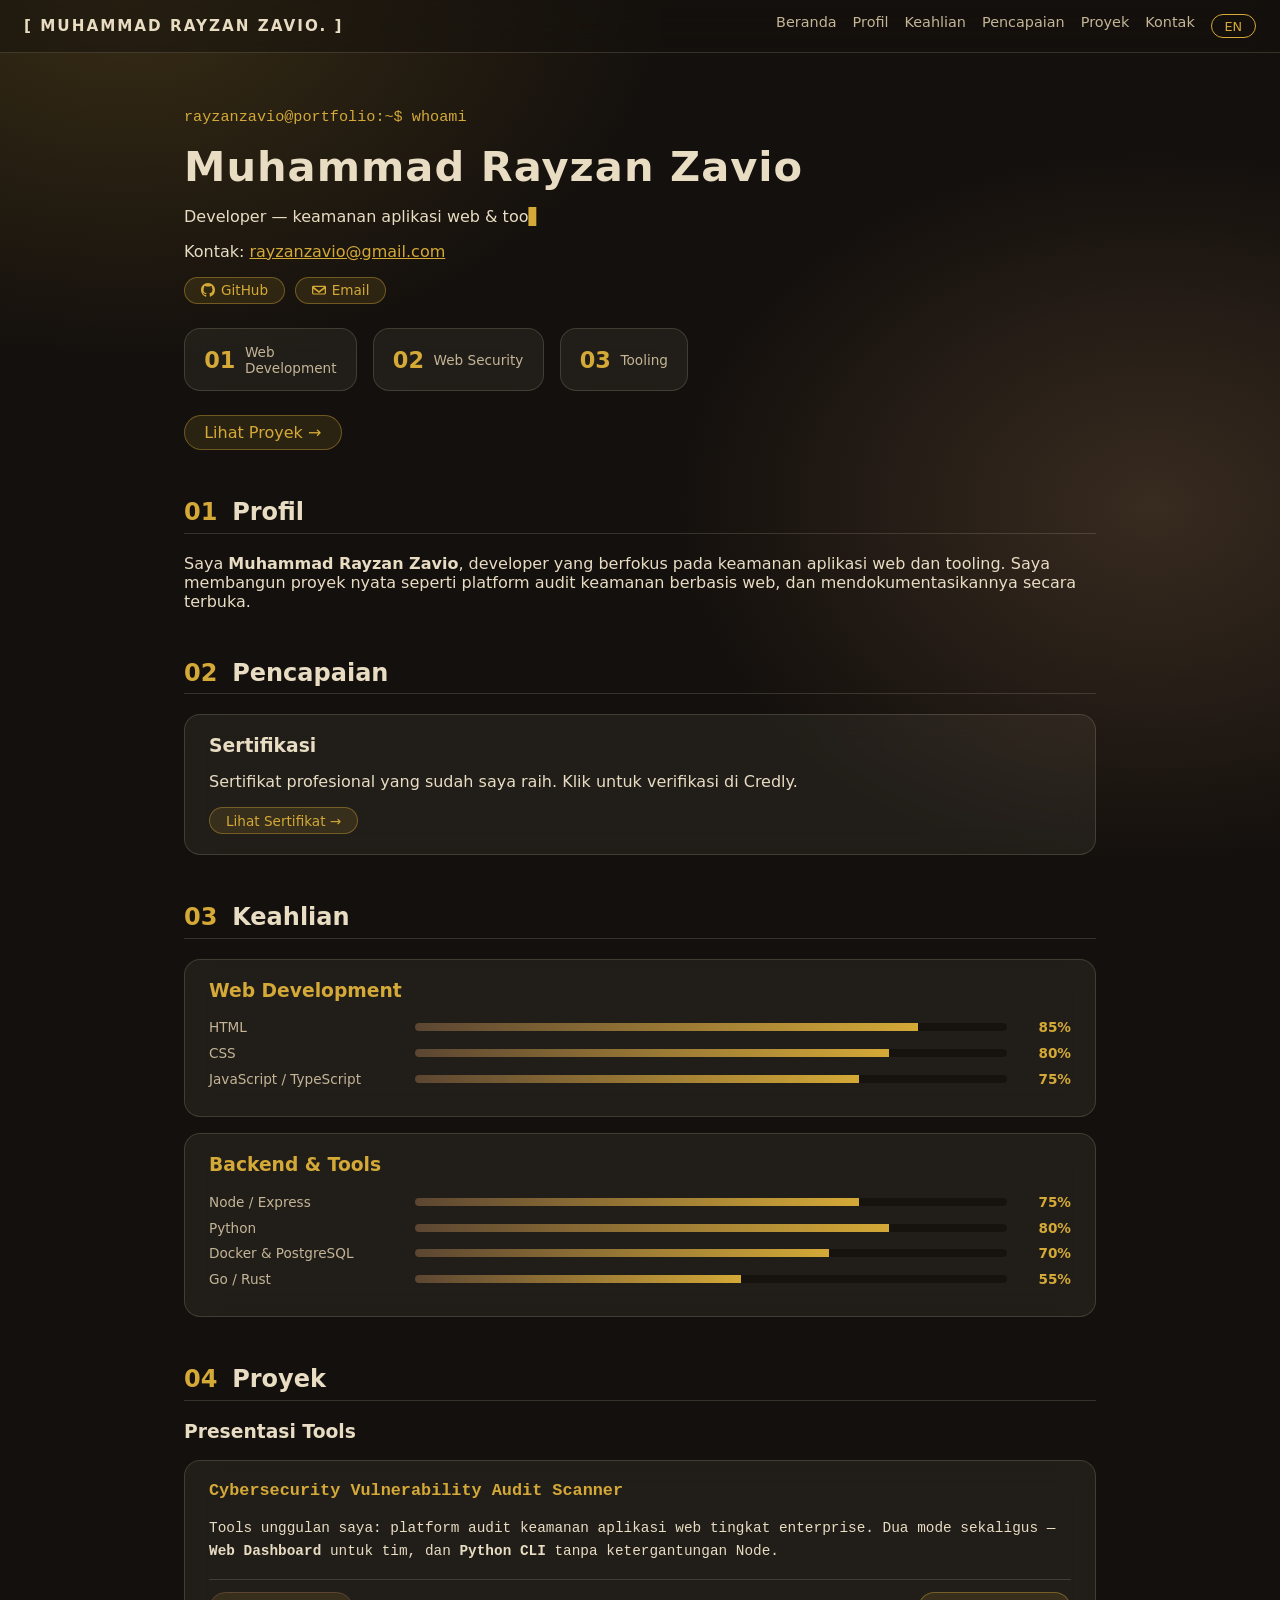
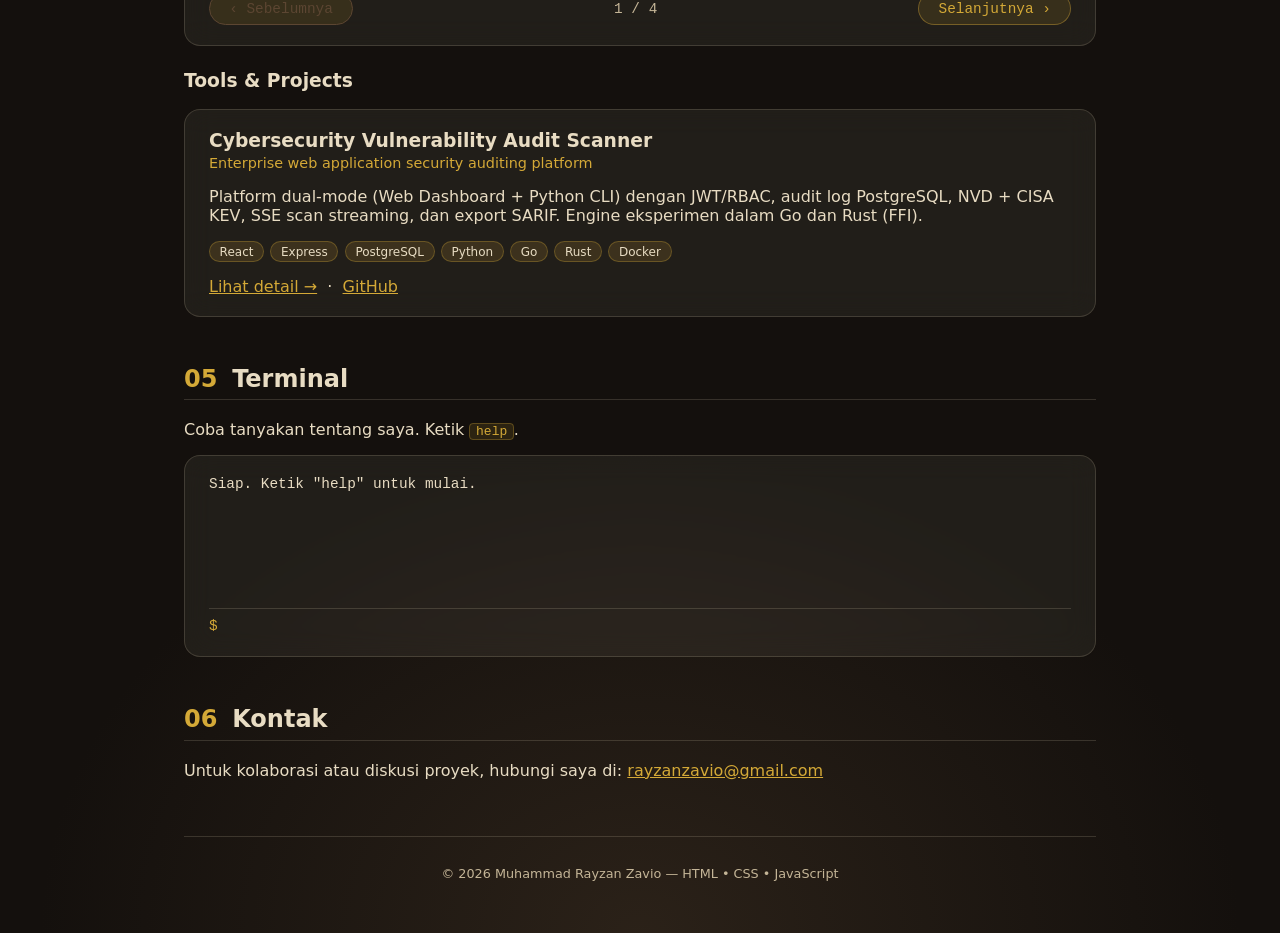
==== index.html @ 0d239412 "Initial commit: personal portfolio" ====
<!DOCTYPE html>
<html lang="id">
<head>
  <meta charset="UTF-8" />
  <meta name="viewport" content="width=device-width, initial-scale=1.0" />
  <title>Portofolio — Muhammad Rayzan Zavio</title>
  <link rel="stylesheet" href="style.css" />
</head>
<body>
  <nav class="navbar">
    <a class="brand" href="#home">[ MUHAMMAD RAYZAN ZAVIO. ]</a>
    <div class="nav-links">
      <a href="#home" data-i18n="nav_home">Beranda</a>
      <a href="#about" data-i18n="nav_about">Profil</a>
      <a href="#skills" data-i18n="nav_skills">Keahlian</a>
      <a href="#achievements" data-i18n="nav_achv">Pencapaian</a>
      <a href="#projects" data-i18n="nav_projects">Proyek</a>
      <a href="#contact" data-i18n="nav_contact">Kontak</a>
      <button id="lang-toggle" type="button" class="lang-btn">EN</button>
    </div>
  </nav>

  <main class="container">
    <header id="home" class="hero">
      <p class="prompt">rayzanzavio@portfolio:~$ whoami</p>
      <h1>Muhammad Rayzan Zavio</h1>
      <p class="tagline"><span id="typed"></span><span class="cursor">▋</span></p>
      <p class="contact-line"><span data-i18n="contact_label">Kontak:</span> <a href="mailto:rayzanzavio@gmail.com">rayzanzavio@gmail.com</a></p>
      <div class="badges">
        <a class="badge" href="https://github.com/rayzanzavio" target="_blank" rel="noreferrer">
          <svg viewBox="0 0 16 16" width="14" height="14" fill="currentColor" style="vertical-align:-2px; margin-right:6px;"><path d="M8 0C3.58 0 0 3.58 0 8c0 3.54 2.29 6.53 5.47 7.59.4.07.55-.17.55-.38 0-.19-.01-.82-.01-1.49-2.01.37-2.53-.49-2.69-.94-.09-.23-.48-.94-.82-1.13-.28-.15-.68-.52-.01-.53.63-.01 1.08.58 1.23.82.72 1.21 1.87.87 2.33.66.07-.52.28-.87.51-1.07-1.78-.2-3.64-.89-3.64-3.95 0-.87.31-1.59.82-2.15-.08-.2-.36-1.02.08-2.12 0 0 .67-.21 2.2.82.64-.18 1.32-.27 2-.27.68 0 1.36.09 2 .27 1.53-1.04 2.2-.82 2.2-.82.44 1.1.16 1.92.08 2.12.51.56.82 1.27.82 2.15 0 3.07-1.87 3.75-3.65 3.95.29.25.54.73.54 1.48 0 1.07-.01 1.93-.01 2.2 0 .21.15.46.55.38A8.012 8.012 0 0 0 16 8c0-4.42-3.58-8-8-8z"/></svg>GitHub
        </a>
        <a class="badge" href="mailto:rayzanzavio@gmail.com">
          <svg viewBox="0 0 16 16" width="14" height="14" fill="currentColor" style="vertical-align:-2px; margin-right:6px;"><path d="M1.5 3h13A1.5 1.5 0 0 1 16 4.5v7a1.5 1.5 0 0 1-1.5 1.5h-13A1.5 1.5 0 0 1 0 11.5v-7A1.5 1.5 0 0 1 1.5 3zm.7 1.5L8 9.06l5.8-4.56H2.2zM14.5 6.44l-6.5 5.1-6.5-5.1v5.06a.5.5 0 0 0 .5.5h12a.5.5 0 0 0 .5-.5V6.44z"/></svg>Email
        </a>
      </div>
      <div class="focus-badges">
        <a href="#skills"><b>01</b><span data-i18n="badge1">Web<br>Development</span></a>
        <a href="#projects"><b>02</b><span data-i18n="badge2">Web Security</span></a>
        <a href="#terminal-section"><b>03</b><span data-i18n="badge3">Tooling</span></a>
      </div>
      <a class="cta" href="#projects" data-i18n="cta_projects">Lihat Proyek →</a>
    </header>

    <section id="about">
      <h2><span class="accent">01</span> <span data-i18n="h_about">Profil</span></h2>
      <p data-i18n="about_p">Saya <b>Muhammad Rayzan Zavio</b>, developer yang berfokus pada keamanan aplikasi web dan tooling. Saya membangun proyek nyata seperti platform audit keamanan berbasis web, dan mendokumentasikannya secara terbuka.</p>
    </section>

    <section id="achievements">
      <h2><span class="accent">02</span> <span data-i18n="h_achv">Pencapaian</span></h2>
      <div class="card">
        <h3 data-i18n="achv_title">Sertifikasi</h3>
        <p data-i18n="achv_desc">Sertifikat profesional yang sudah saya raih. Klik untuk verifikasi di Credly.</p>
        <a class="badge" href="https://www.credly.com/badges/d5cc76fa-aaeb-44bf-a2a5-eb43eb70c152/public_url" target="_blank" rel="noreferrer">Lihat Sertifikat →</a>
      </div>
    </section>

    <section id="skills">
      <h2><span class="accent">03</span> <span data-i18n="h_skills">Keahlian</span></h2>
      <div class="skill-group">
        <h3>Web Development</h3>
        <div class="skill"><span>HTML</span><div class="bar"><i style="width:85%"></i></div><b>85%</b></div>
        <div class="skill"><span>CSS</span><div class="bar"><i style="width:80%"></i></div><b>80%</b></div>
        <div class="skill"><span>JavaScript / TypeScript</span><div class="bar"><i style="width:75%"></i></div><b>75%</b></div>
      </div>
      <div class="skill-group">
        <h3>Backend &amp; Tools</h3>
        <div class="skill"><span>Node / Express</span><div class="bar"><i style="width:75%"></i></div><b>75%</b></div>
        <div class="skill"><span>Python</span><div class="bar"><i style="width:80%"></i></div><b>80%</b></div>
        <div class="skill"><span>Docker &amp; PostgreSQL</span><div class="bar"><i style="width:70%"></i></div><b>70%</b></div>
        <div class="skill"><span>Go / Rust</span><div class="bar"><i style="width:55%"></i></div><b>55%</b></div>
      </div>
    </section>

    <section id="projects">
      <h2><span class="accent">04</span> <span data-i18n="h_projects">Proyek</span></h2>

      <h3 data-i18n="h_presentation">Presentasi Tools</h3>
      <div class="terminal presentation">
        <div id="slide" class="slide"></div>
        <div class="slide-nav">
          <button id="prev" type="button" data-i18n="prev">‹ Sebelumnya</button>
          <span id="counter"></span>
          <button id="next" type="button" data-i18n="next">Selanjutnya ›</button>
        </div>
        <button id="to-projects" type="button" class="cta" hidden data-i18n="to_projects">Lanjutkan Melihat Proyek →</button>
      </div>

      <h3>Tools &amp; Projects</h3>
      <div class="grid" id="project-grid"></div>
    </section>

    <section id="terminal-section">
      <h2><span class="accent">05</span> Terminal</h2>
      <p data-i18n="terminal_p">Coba tanyakan tentang saya. Ketik <code>help</code>.</p>
      <div class="terminal">
        <div id="terminal-output" class="terminal-output"><div>Siap. Ketik "help" untuk mulai.</div></div>
        <form id="terminal-form" class="terminal-form">
          <label for="terminal-input">$</label>
          <input id="terminal-input" type="text" autocomplete="off" />
        </form>
      </div>
    </section>

    <section id="contact">
      <h2><span class="accent">06</span> <span data-i18n="h_contact">Kontak</span></h2>
      <p><span data-i18n="contact_p">Untuk kolaborasi atau diskusi proyek, hubungi saya di:</span>
        <a href="mailto:rayzanzavio@gmail.com">rayzanzavio@gmail.com</a></p>
    </section>

    <footer class="footer">
      <p data-i18n="footer">© 2026 Muhammad Rayzan Zavio — HTML • CSS • JavaScript</p>
    </footer>
  </main>

  <script src="main.js"></script>
</body>
</html>
---- style.css ----
:root {
  --beige: #e8dcc3;
  --beige-dim: #c4b597;
  --brown: #5c4632;
  --brown-deep: #3a2d20;
  --gold: #d4a937;
  --glass: rgba(255, 244, 214, 0.06);
  --glass-border: rgba(232, 220, 195, 0.16);
  --glass-strong: rgba(58, 45, 32, 0.55);
}

* { box-sizing: border-box; }
html { scroll-behavior: smooth; }

body {
  margin: 0;
  min-height: 100vh;
  color: var(--beige);
  font-family: 'Segoe UI', system-ui, sans-serif;
  background:
    radial-gradient(900px 600px at 10% 0%, rgba(212, 169, 55, 0.18), transparent 60%),
    radial-gradient(800px 600px at 90% 20%, rgba(92, 70, 50, 0.5), transparent 60%),
    radial-gradient(1000px 800px at 50% 100%, rgba(58, 45, 32, 0.6), transparent 60%),
    #14100d;
}

/* glassmorphism panels */
.glass, .card, .terminal, .navbar, .skill-group, .focus-badges > a {
  background: var(--glass);
  border: 1px solid var(--glass-border);
  backdrop-filter: blur(14px);
  -webkit-backdrop-filter: blur(14px);
  border-radius: 16px;
}

.container { max-width: 960px; margin: 0 auto; padding: 2.5rem 1.5rem; }

.navbar {
  position: sticky;
  top: 0;
  z-index: 10;
  display: flex;
  justify-content: space-between;
  align-items: center;
  gap: 1rem;
  padding: 0.9rem 1.5rem;
  background: rgba(20, 16, 13, 0.5);
  border-radius: 0;
  border-left: none;
  border-right: none;
  border-top: none;
}

.brand {
  color: var(--beige);
  font-weight: 700;
  letter-spacing: 2px;
  text-decoration: none;
  font-size: 0.95rem;
}

.nav-links { display: flex; gap: 1rem; flex-wrap: wrap; }
.nav-links a { color: var(--beige-dim); text-decoration: none; font-size: 0.9rem; transition: color .2s; }
.nav-links a:hover { color: var(--gold); }

.prompt { color: var(--gold); font-family: 'Courier New', monospace; font-size: 0.95rem; }
.hero h1 { font-size: 2.6rem; margin: 0.25rem 0; letter-spacing: 1px; }
.cursor { color: var(--gold); animation: blink 1s steps(1) infinite; }
@keyframes blink { 50% { opacity: 0; } }

.focus-badges { display: flex; gap: 1rem; margin: 1.5rem 0; flex-wrap: wrap; }
.focus-badges a { text-decoration: none; color: inherit; }
.focus-badges a { padding: 0.9rem 1.2rem; display: flex; gap: 0.6rem; align-items: center; }
.focus-badges a:hover { text-decoration: none; border-color: var(--gold); }
.focus-badges b { color: var(--gold); font-size: 1.4rem; }
.focus-badges span { color: var(--beige-dim); font-size: 0.85rem; }

a { color: var(--gold); }
a:hover { text-decoration: underline; }

h2 { border-bottom: 1px solid var(--glass-border); padding-bottom: 0.4rem; margin-top: 3rem; }
.accent { color: var(--gold); margin-right: 0.4rem; }

.skill-group { padding: 1.25rem 1.5rem; margin-bottom: 1rem; }
.skill-group h3 { color: var(--gold); margin-top: 0; }
.skill { display: flex; align-items: center; gap: 1rem; margin-bottom: 0.6rem; }
.skill span { width: 190px; color: var(--beige-dim); font-size: 0.85rem; }
.skill b { width: 3rem; text-align: right; font-size: 0.85rem; color: var(--gold); }
.bar { flex: 1; height: 8px; background: rgba(0,0,0,0.35); border-radius: 6px; overflow: hidden; }
.bar i { display: block; height: 100%; background: linear-gradient(90deg, var(--brown), var(--gold)); }

.grid { display: grid; gap: 1rem; }
.card { padding: 1.25rem 1.5rem; transition: transform .2s ease, box-shadow .2s ease; }
.card:hover { transform: translateY(-4px); box-shadow: 0 10px 30px rgba(212,169,55,.12); }
.card h3 { margin: 0 0 0.25rem; }
.card .tagline { color: var(--gold); font-size: 0.9rem; margin: 0; }

.stack { display: flex; flex-wrap: wrap; gap: 0.4rem; margin: 0.9rem 0; }
.stack span {
  background: rgba(212, 169, 55, 0.15);
  border: 1px solid rgba(212, 169, 55, 0.3);
  color: var(--beige);
  padding: 0.15rem 0.6rem;
  border-radius: 999px;
  font-size: 0.75rem;
}

.terminal { padding: 1.25rem 1.5rem; margin-bottom: 1.5rem; font-family: 'Courier New', monospace; font-size: 0.9rem; }
.slide h3 { margin-top: 0; color: var(--gold); }
.slide p { line-height: 1.6; }
.slide-nav { display: flex; align-items: center; justify-content: space-between; border-top: 1px solid var(--glass-border); margin-top: 1rem; padding-top: 0.75rem; }
.slide-nav button, .cta {
  background: rgba(212,169,55,0.12);
  color: var(--gold);
  border: 1px solid rgba(212,169,55,0.4);
  border-radius: 999px;
  padding: 0.45rem 1.2rem;
  font: inherit;
  cursor: pointer;
  transition: background .2s, color .2s, transform .2s;
  display: inline-block;
  text-decoration: none;
}
.slide-nav button:hover:not(:disabled), .cta:hover { background: var(--gold); color: #14100d; transform: translateY(-1px); }
.slide-nav button:disabled { border-color: var(--brown); color: var(--brown); cursor: default; }
#to-projects { margin: 1rem auto 0; }
#to-projects[hidden] { display: none; }
.slide-nav span { color: var(--beige-dim); }

.terminal-output { min-height: 120px; max-height: 260px; overflow-y: auto; white-space: pre-wrap; }
.terminal-output .cmd { color: var(--gold); }
.terminal-output .err { color: #c97b63; }
.terminal-form { display: flex; gap: 0.5rem; border-top: 1px solid var(--glass-border); margin-top: 0.75rem; padding-top: 0.6rem; }
.terminal-form label { color: var(--gold); }
.terminal-form input { flex: 1; background: transparent; border: none; outline: none; color: var(--beige); font: inherit; }

code { background: rgba(212,169,55,0.12); border: 1px solid rgba(212,169,55,0.3); padding: 0 0.35rem; border-radius: 4px; color: var(--gold); }

.badges { display: flex; gap: 0.6rem; margin: 0.5rem 0 1rem; }
.badge {
  border: 1px solid rgba(212,169,55,0.4);
  background: rgba(212,169,55,0.12);
  color: var(--gold);
  padding: 0.3rem 1rem;
  border-radius: 999px;
  text-decoration: none;
  font-size: 0.85rem;
  transition: background .2s, color .2s;
  display: inline-flex;
  align-items: center;
}
.badge:hover { background: var(--gold); color: #14100d; text-decoration: none; }

.lang-btn {
  background: transparent;
  border: 1px solid var(--gold);
  color: var(--gold);
  border-radius: 999px;
  padding: 0.2rem 0.8rem;
  font: inherit;
  font-size: 0.8rem;
  cursor: pointer;
}
.lang-btn:hover { background: var(--gold); color: #14100d; }

.footer { margin-top: 3.5rem; padding-top: 1rem; border-top: 1px solid var(--glass-border); color: var(--beige-dim); font-size: 0.8rem; text-align: center; }
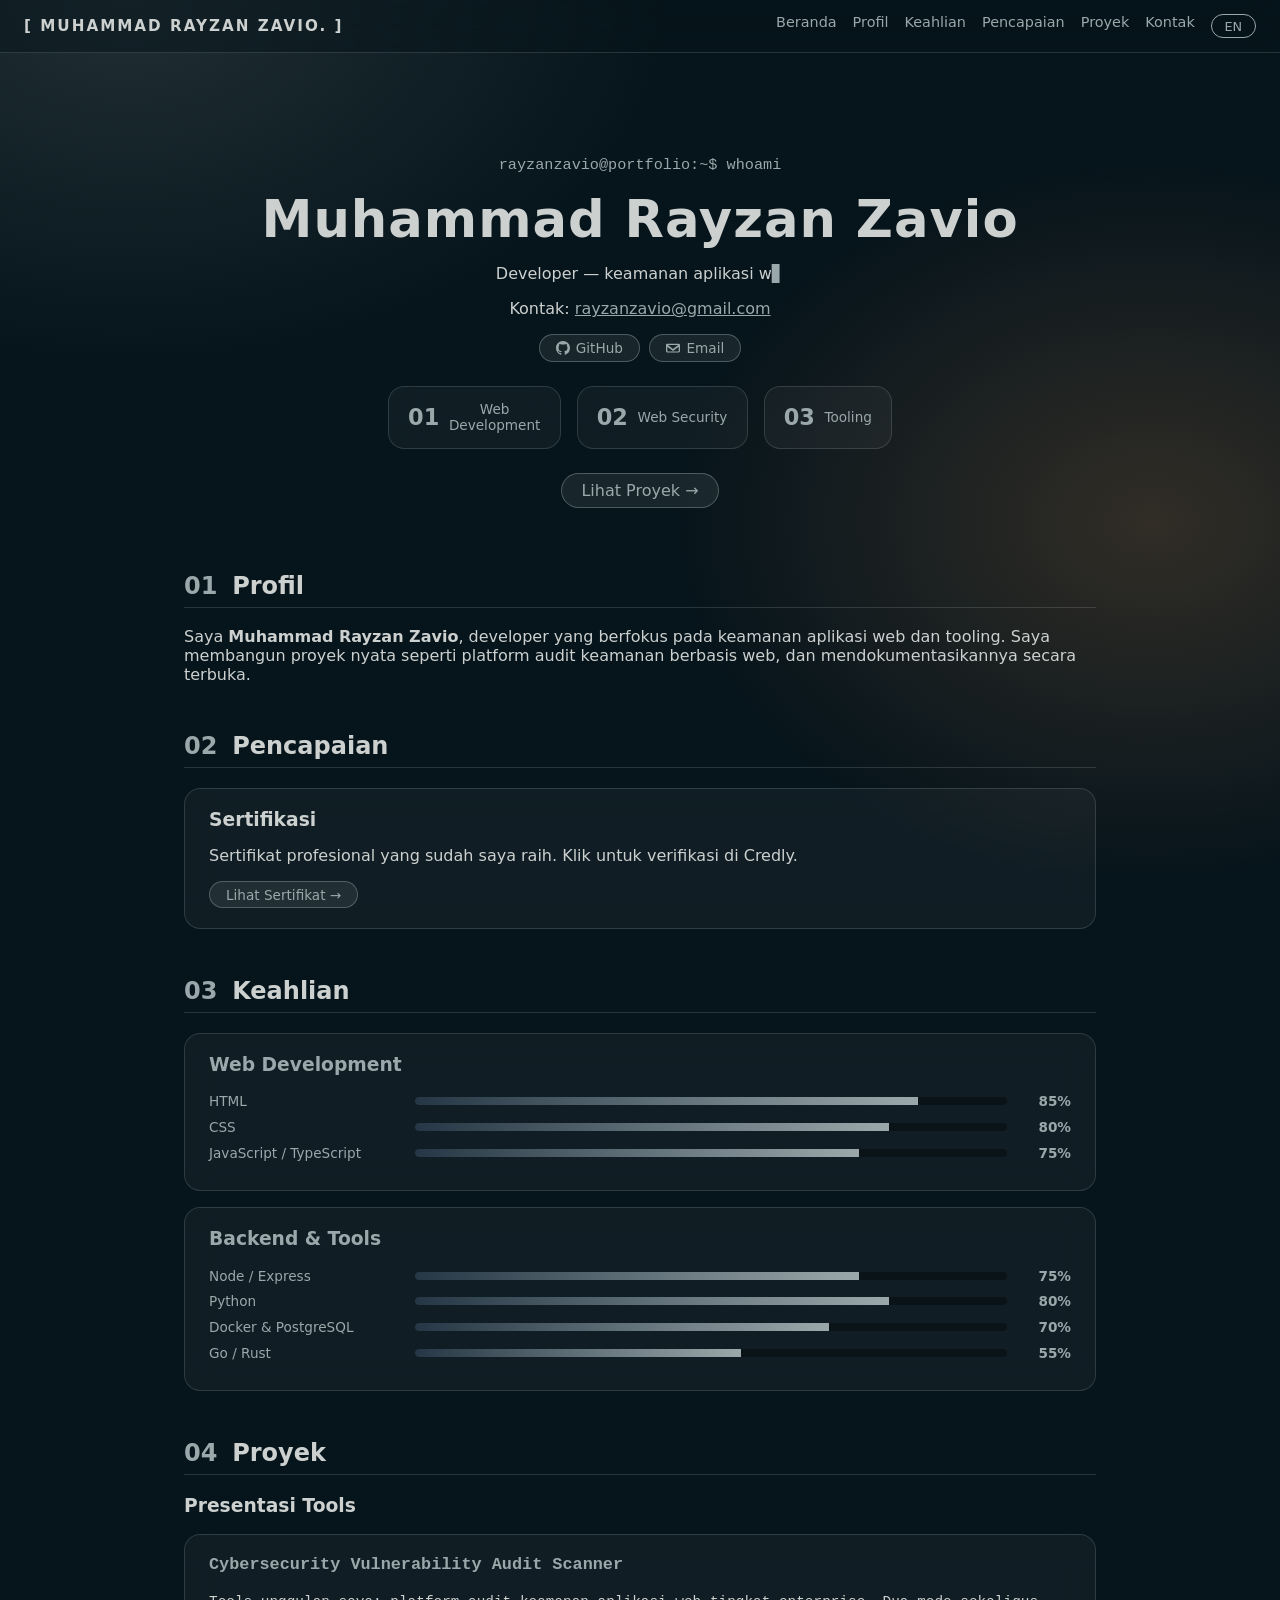
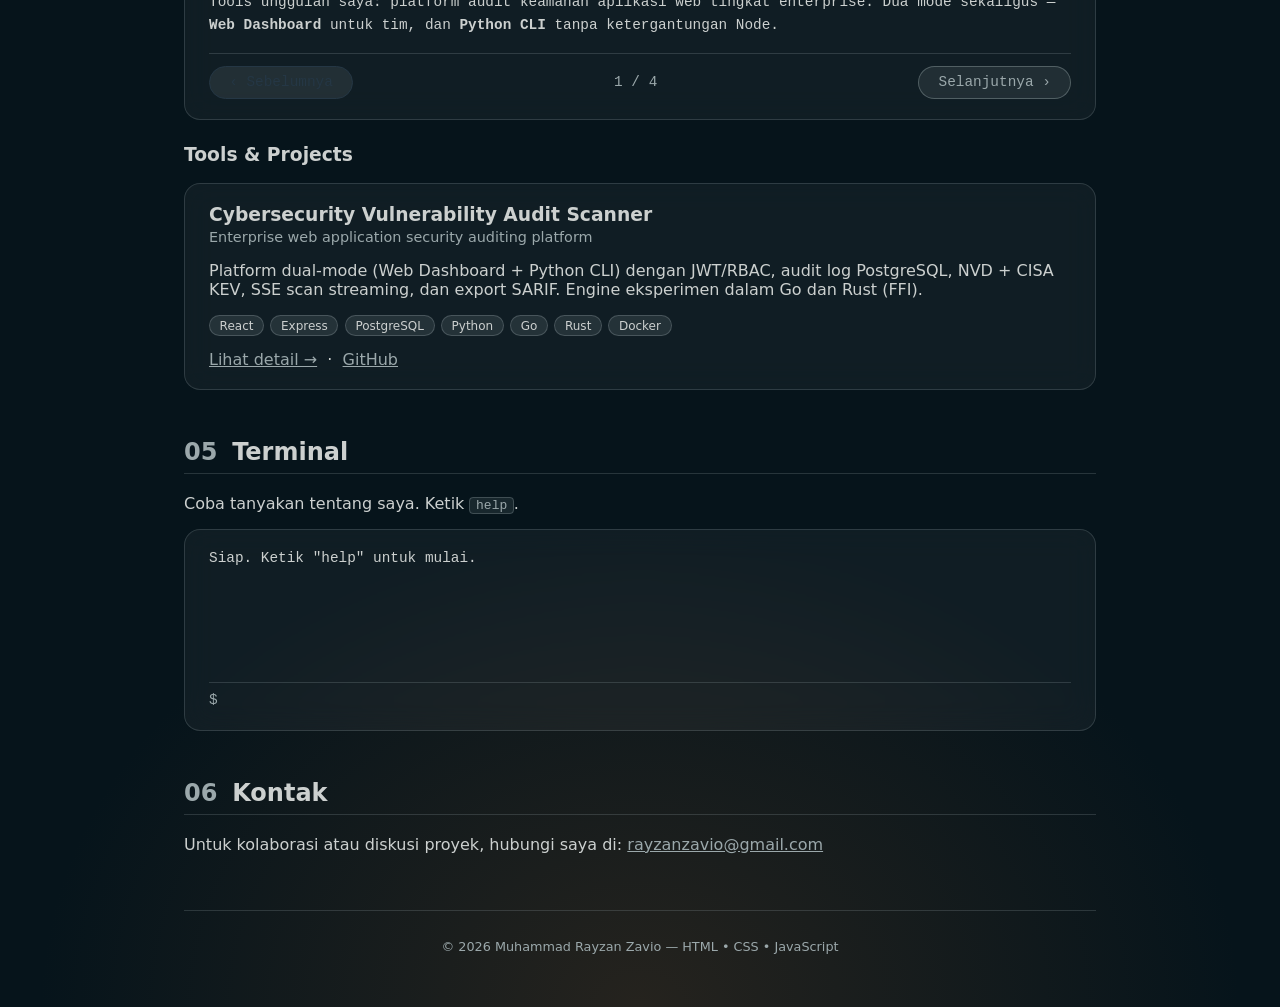
==== commit 83057ed4: "feat: add loading animation, switch to blue-gray palette" ====
--- a/index.html
+++ b/index.html
@@ -7,6 +7,14 @@
   <link rel="stylesheet" href="style.css" />
 </head>
 <body>
+  <div id="loader">
+    <div class="loader-inner">
+      <p class="loader-title">INITIALIZING SYSTEM</p>
+      <div class="loader-bar"><i id="loader-bar"></i></div>
+      <p class="loader-pct"><span id="loader-pct">0</span>%</p>
+    </div>
+  </div>
+
   <nav class="navbar">
     <a class="brand" href="#home">[ MUHAMMAD RAYZAN ZAVIO. ]</a>
     <div class="nav-links">
--- a/style.css
+++ b/style.css
@@ -1,12 +1,14 @@
 :root {
-  --beige: #e8dcc3;
-  --beige-dim: #c4b597;
-  --brown: #5c4632;
-  --brown-deep: #3a2d20;
-  --gold: #d4a937;
-  --glass: rgba(255, 244, 214, 0.06);
-  --glass-border: rgba(232, 220, 195, 0.16);
-  --glass-strong: rgba(58, 45, 32, 0.55);
+  --bg: #06141B;
+  --panel: #11212D;
+  --panel2: #253745;
+  --beige: #CCD0CF;
+  --beige-dim: #9BA8AB;
+  --brown: #253745;
+  --brown-deep: #11212D;
+  --gold: #9BA8AB;
+  --glass: rgba(204, 208, 207, 0.05);
+  --glass-border: rgba(155, 168, 171, 0.22);
 }
 
 * { box-sizing: border-box; }
@@ -18,10 +20,10 @@
   color: var(--beige);
   font-family: 'Segoe UI', system-ui, sans-serif;
   background:
-    radial-gradient(900px 600px at 10% 0%, rgba(212, 169, 55, 0.18), transparent 60%),
+    radial-gradient(900px 600px at 10% 0%, rgba(155, 168, 171, 0.18), transparent 60%),
     radial-gradient(800px 600px at 90% 20%, rgba(92, 70, 50, 0.5), transparent 60%),
     radial-gradient(1000px 800px at 50% 100%, rgba(58, 45, 32, 0.6), transparent 60%),
-    #14100d;
+    #06141B;
 }
 
 /* glassmorphism panels */
@@ -44,7 +46,7 @@
   align-items: center;
   gap: 1rem;
   padding: 0.9rem 1.5rem;
-  background: rgba(20, 16, 13, 0.5);
+  background: rgba(6, 20, 27, 0.5);
   border-radius: 0;
   border-left: none;
   border-right: none;
@@ -91,14 +93,21 @@
 
 .grid { display: grid; gap: 1rem; }
 .card { padding: 1.25rem 1.5rem; transition: transform .2s ease, box-shadow .2s ease; }
-.card:hover { transform: translateY(-4px); box-shadow: 0 10px 30px rgba(212,169,55,.12); }
+.card:hover { transform: translateY(-4px); box-shadow: 0 10px 30px rgba(155, 168, 171,.12); }
+.hero { text-align: center; padding: 3rem 0 1rem; }
+.hero h1 { font-size: clamp(2rem, 6vw, 3.2rem); line-height: 1.15; }
+.prompt { text-align: center; }
+.focus-badges { justify-content: center; }
+.badges { justify-content: center; flex-wrap: wrap; }
+.cta { display: inline-block; }
+
 .card h3 { margin: 0 0 0.25rem; }
 .card .tagline { color: var(--gold); font-size: 0.9rem; margin: 0; }
 
 .stack { display: flex; flex-wrap: wrap; gap: 0.4rem; margin: 0.9rem 0; }
 .stack span {
-  background: rgba(212, 169, 55, 0.15);
-  border: 1px solid rgba(212, 169, 55, 0.3);
+  background: rgba(155, 168, 171, 0.15);
+  border: 1px solid rgba(155, 168, 171, 0.3);
   color: var(--beige);
   padding: 0.15rem 0.6rem;
   border-radius: 999px;
@@ -110,9 +119,9 @@
 .slide p { line-height: 1.6; }
 .slide-nav { display: flex; align-items: center; justify-content: space-between; border-top: 1px solid var(--glass-border); margin-top: 1rem; padding-top: 0.75rem; }
 .slide-nav button, .cta {
-  background: rgba(212,169,55,0.12);
+  background: rgba(155, 168, 171,0.12);
   color: var(--gold);
-  border: 1px solid rgba(212,169,55,0.4);
+  border: 1px solid rgba(155, 168, 171,0.4);
   border-radius: 999px;
   padding: 0.45rem 1.2rem;
   font: inherit;
@@ -121,7 +130,7 @@
   display: inline-block;
   text-decoration: none;
 }
-.slide-nav button:hover:not(:disabled), .cta:hover { background: var(--gold); color: #14100d; transform: translateY(-1px); }
+.slide-nav button:hover:not(:disabled), .cta:hover { background: var(--gold); color: #06141B; transform: translateY(-1px); }
 .slide-nav button:disabled { border-color: var(--brown); color: var(--brown); cursor: default; }
 #to-projects { margin: 1rem auto 0; }
 #to-projects[hidden] { display: none; }
@@ -134,12 +143,12 @@
 .terminal-form label { color: var(--gold); }
 .terminal-form input { flex: 1; background: transparent; border: none; outline: none; color: var(--beige); font: inherit; }
 
-code { background: rgba(212,169,55,0.12); border: 1px solid rgba(212,169,55,0.3); padding: 0 0.35rem; border-radius: 4px; color: var(--gold); }
+code { background: rgba(155, 168, 171,0.12); border: 1px solid rgba(155, 168, 171,0.3); padding: 0 0.35rem; border-radius: 4px; color: var(--gold); }
 
 .badges { display: flex; gap: 0.6rem; margin: 0.5rem 0 1rem; }
 .badge {
-  border: 1px solid rgba(212,169,55,0.4);
-  background: rgba(212,169,55,0.12);
+  border: 1px solid rgba(155, 168, 171,0.4);
+  background: rgba(155, 168, 171,0.12);
   color: var(--gold);
   padding: 0.3rem 1rem;
   border-radius: 999px;
@@ -149,7 +158,7 @@
   display: inline-flex;
   align-items: center;
 }
-.badge:hover { background: var(--gold); color: #14100d; text-decoration: none; }
+.badge:hover { background: var(--gold); color: #06141B; text-decoration: none; }
 
 .lang-btn {
   background: transparent;
@@ -161,6 +170,58 @@
   font-size: 0.8rem;
   cursor: pointer;
 }
-.lang-btn:hover { background: var(--gold); color: #14100d; }
+.lang-btn:hover { background: var(--gold); color: #06141B; }
 
 .footer { margin-top: 3.5rem; padding-top: 1rem; border-top: 1px solid var(--glass-border); color: var(--beige-dim); font-size: 0.8rem; text-align: center; }
+
+/* ---------- Loading animation ---------- */
+#loader {
+  position: fixed;
+  inset: 0;
+  z-index: 100;
+  background: #06141B;
+  display: flex;
+  align-items: center;
+  justify-content: center;
+  transition: opacity 0.6s ease;
+}
+#loader.done { opacity: 0; pointer-events: none; }
+.loader-inner { text-align: center; }
+.loader-title {
+  font-family: 'Courier New', monospace;
+  letter-spacing: 4px;
+  color: #9BA8AB;
+  margin-bottom: 1rem;
+}
+.loader-bar {
+  width: 240px;
+  max-width: 70vw;
+  height: 4px;
+  background: #11212D;
+  border-radius: 4px;
+  overflow: hidden;
+  margin: 0 auto;
+}
+.loader-bar i {
+  display: block;
+  height: 100%;
+  width: 0%;
+  background: linear-gradient(90deg, #253745, #9BA8AB);
+  transition: width 0.1s linear;
+}
+.loader-pct { color: #CCD0CF; font-family: 'Courier New', monospace; margin-top: 0.75rem; }
+
+/* ---------- Mobile-friendly ---------- */
+@media (max-width: 640px) {
+  .container { padding: 1.5rem 1rem; }
+  .navbar { flex-wrap: wrap; justify-content: center; gap: 0.5rem 1rem; }
+  .nav-links { justify-content: center; gap: 0.7rem; }
+  .nav-links a { font-size: 0.8rem; }
+  .skill span { width: 100%; }
+  .skill { flex-wrap: wrap; gap: 0.35rem; }
+  .skill b { width: auto; margin-left: auto; }
+  .focus-badges div, .focus-badges a { padding: 0.6rem 0.9rem; }
+  .slide-nav { flex-wrap: wrap; gap: 0.5rem; justify-content: center; }
+  .terminal { font-size: 0.8rem; padding: 1rem; }
+  h2 { font-size: 1.3rem; }
+}
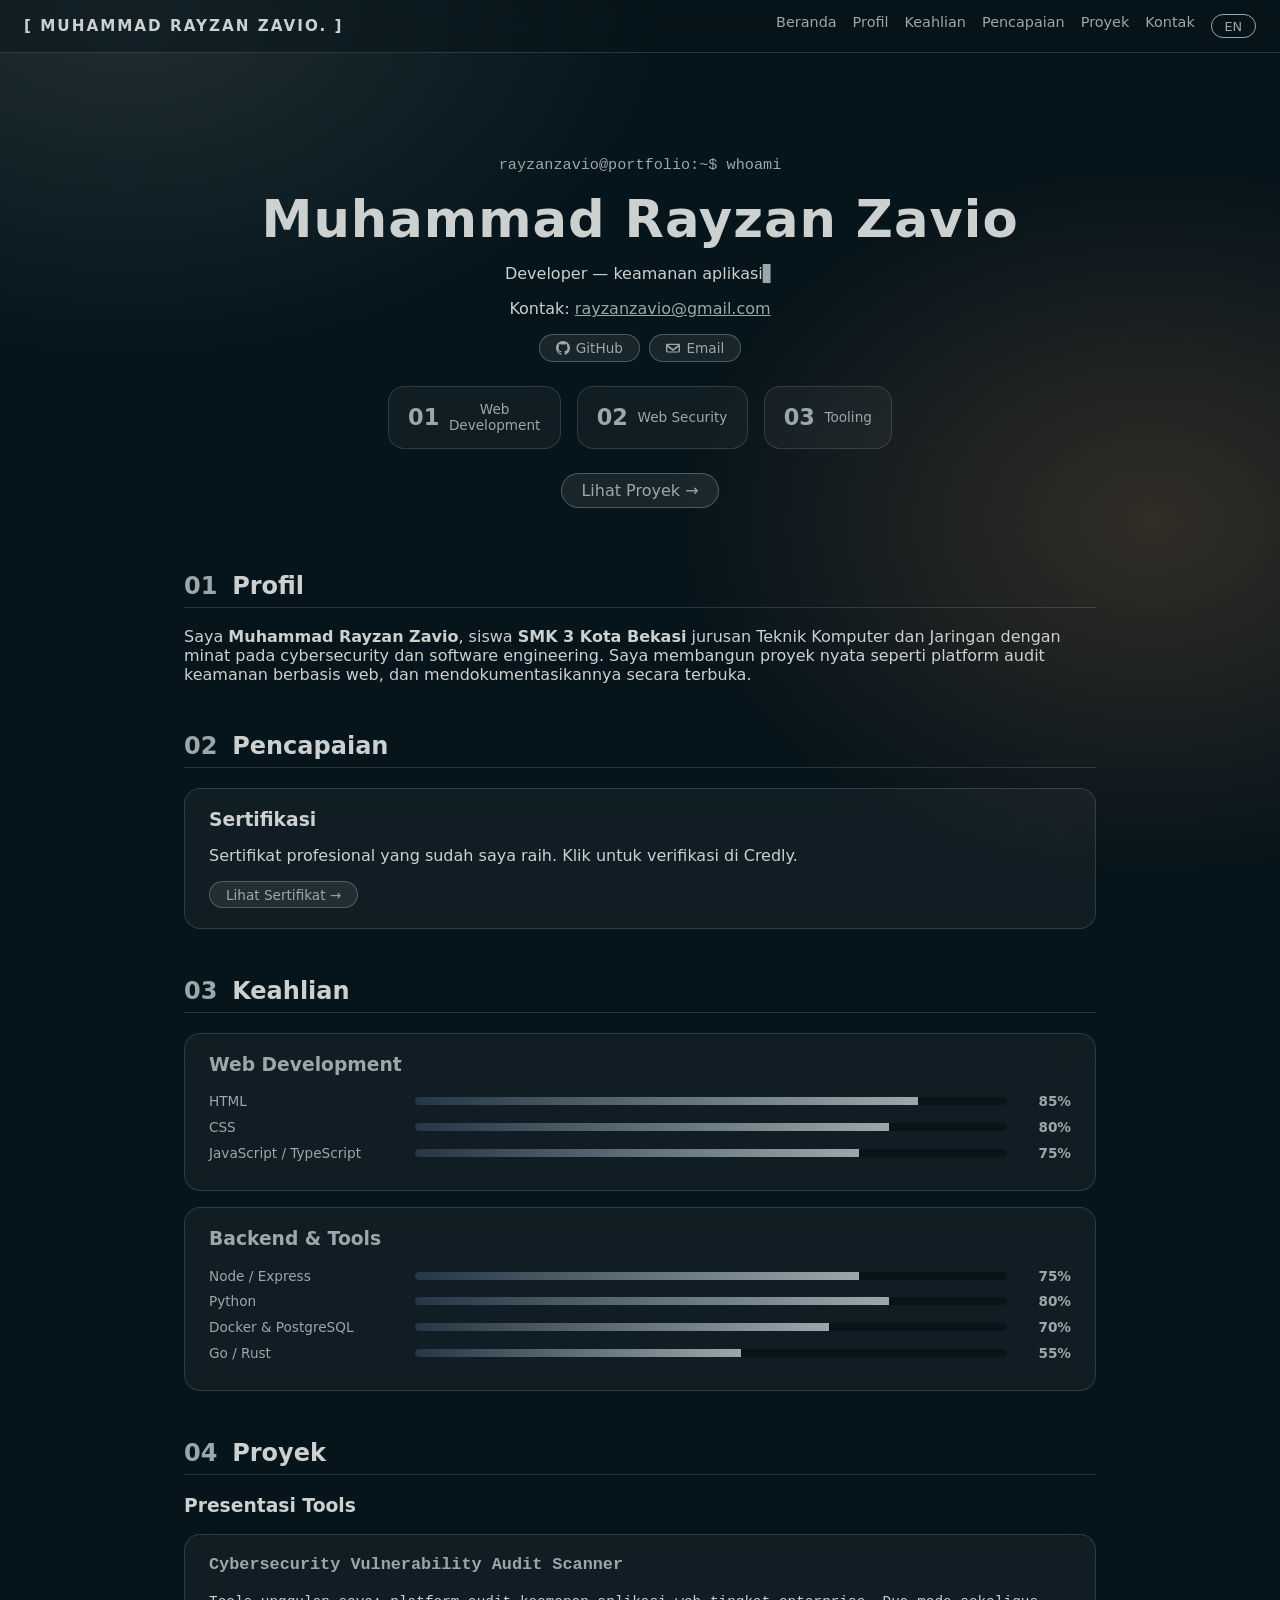
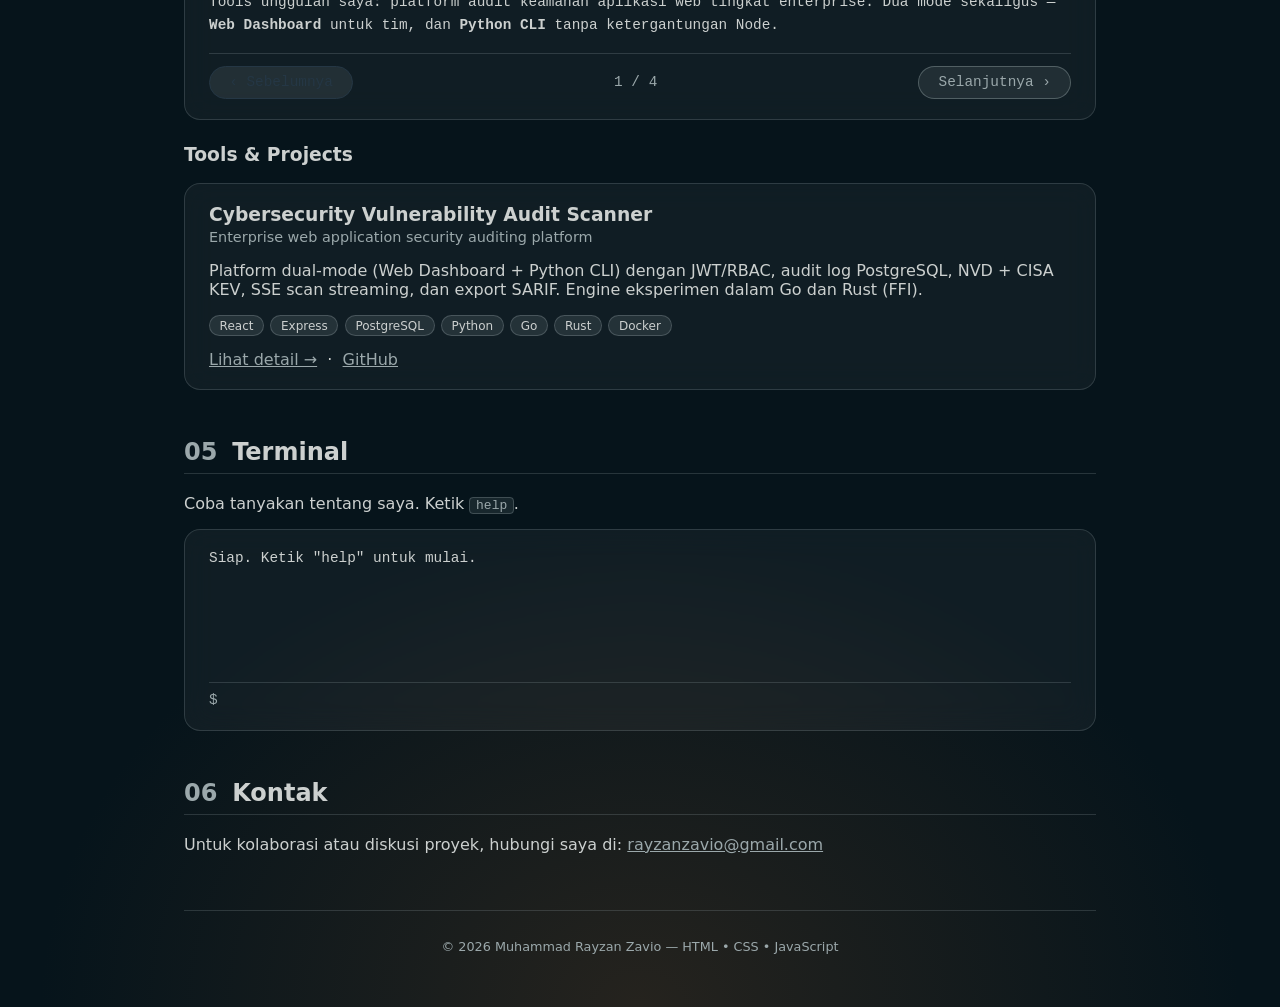
==== commit debc4d6f: "docs: add SMK 3 Kota Bekasi to profile" ====
--- a/index.html
+++ b/index.html
@@ -52,7 +52,7 @@
 
     <section id="about">
       <h2><span class="accent">01</span> <span data-i18n="h_about">Profil</span></h2>
-      <p data-i18n="about_p">Saya <b>Muhammad Rayzan Zavio</b>, developer yang berfokus pada keamanan aplikasi web dan tooling. Saya membangun proyek nyata seperti platform audit keamanan berbasis web, dan mendokumentasikannya secara terbuka.</p>
+      <p data-i18n="about_p">Saya <b>Muhammad Rayzan Zavio</b>, siswa <b>SMK 3 Kota Bekasi</b> jurusan Teknik Komputer dan Jaringan dengan minat pada cybersecurity dan software engineering. Saya membangun proyek nyata seperti platform audit keamanan berbasis web, dan mendokumentasikannya secara terbuka.</p>
     </section>
 
     <section id="achievements">
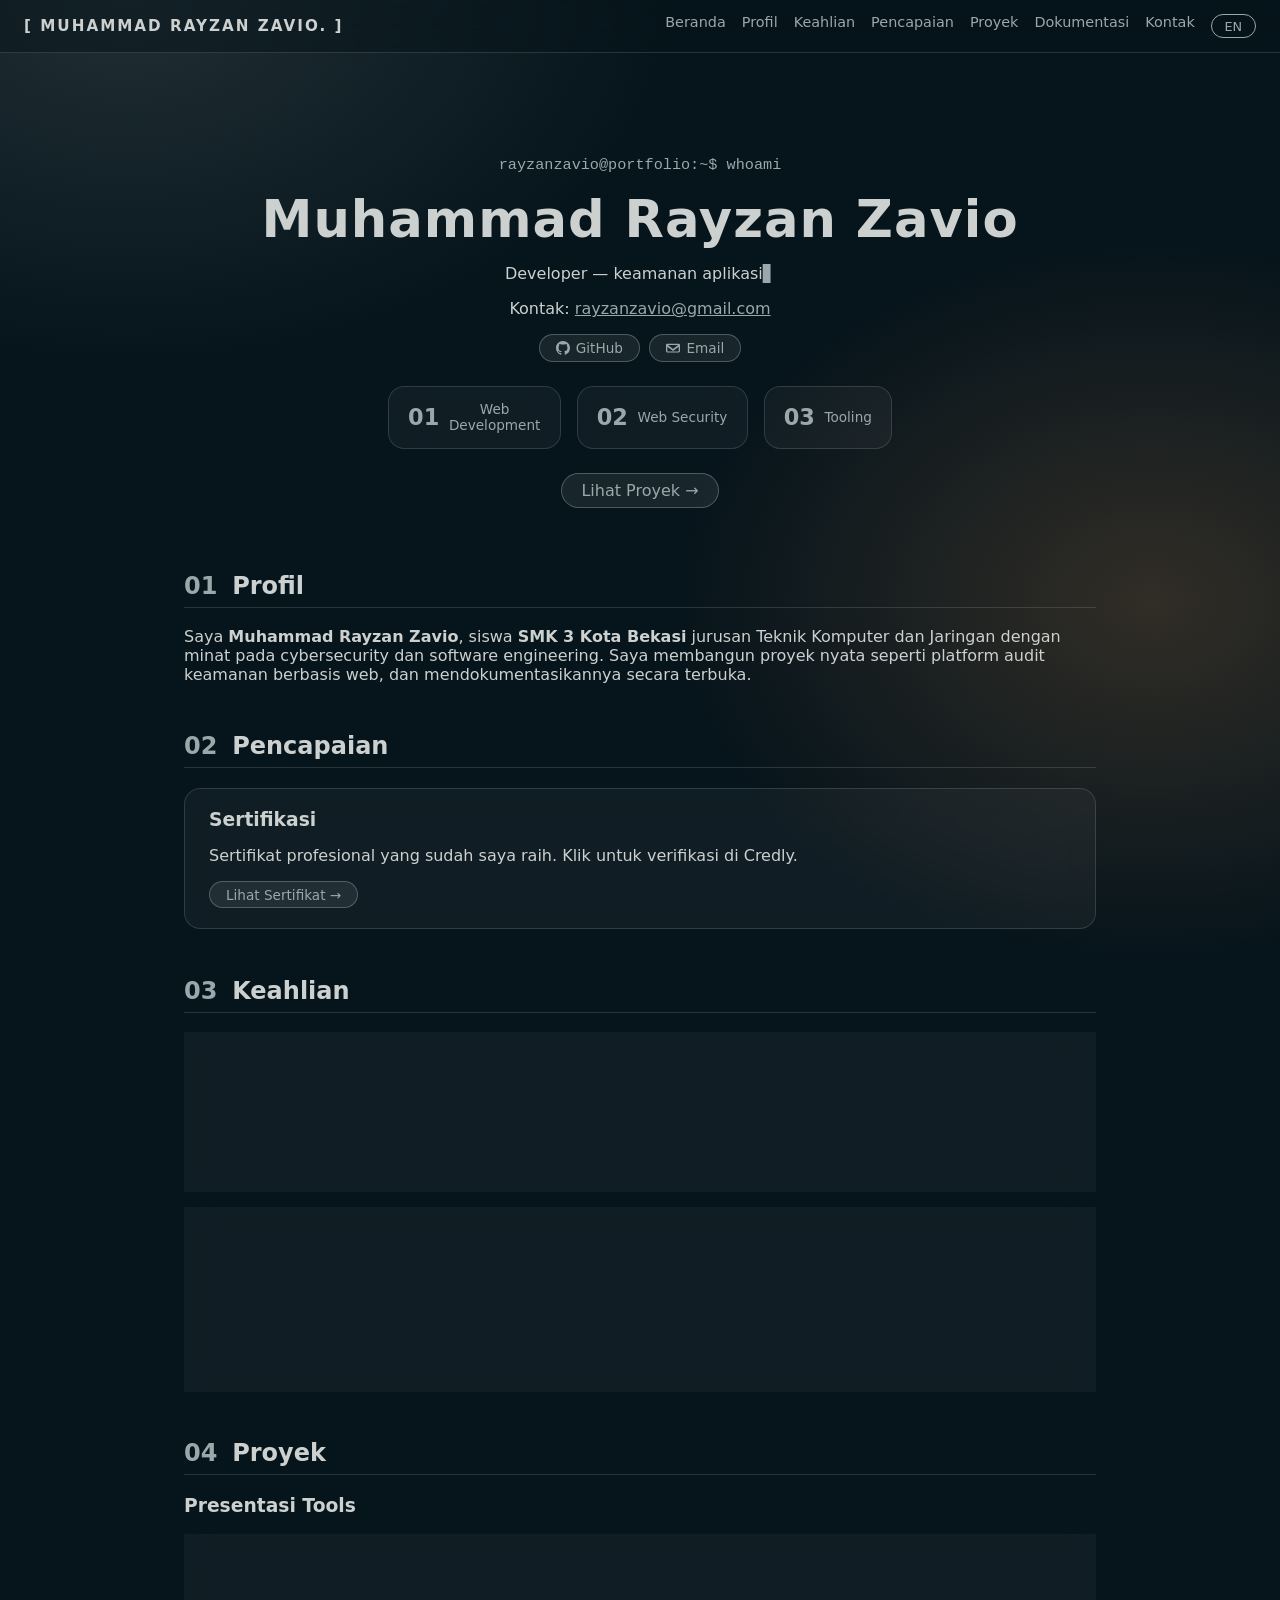
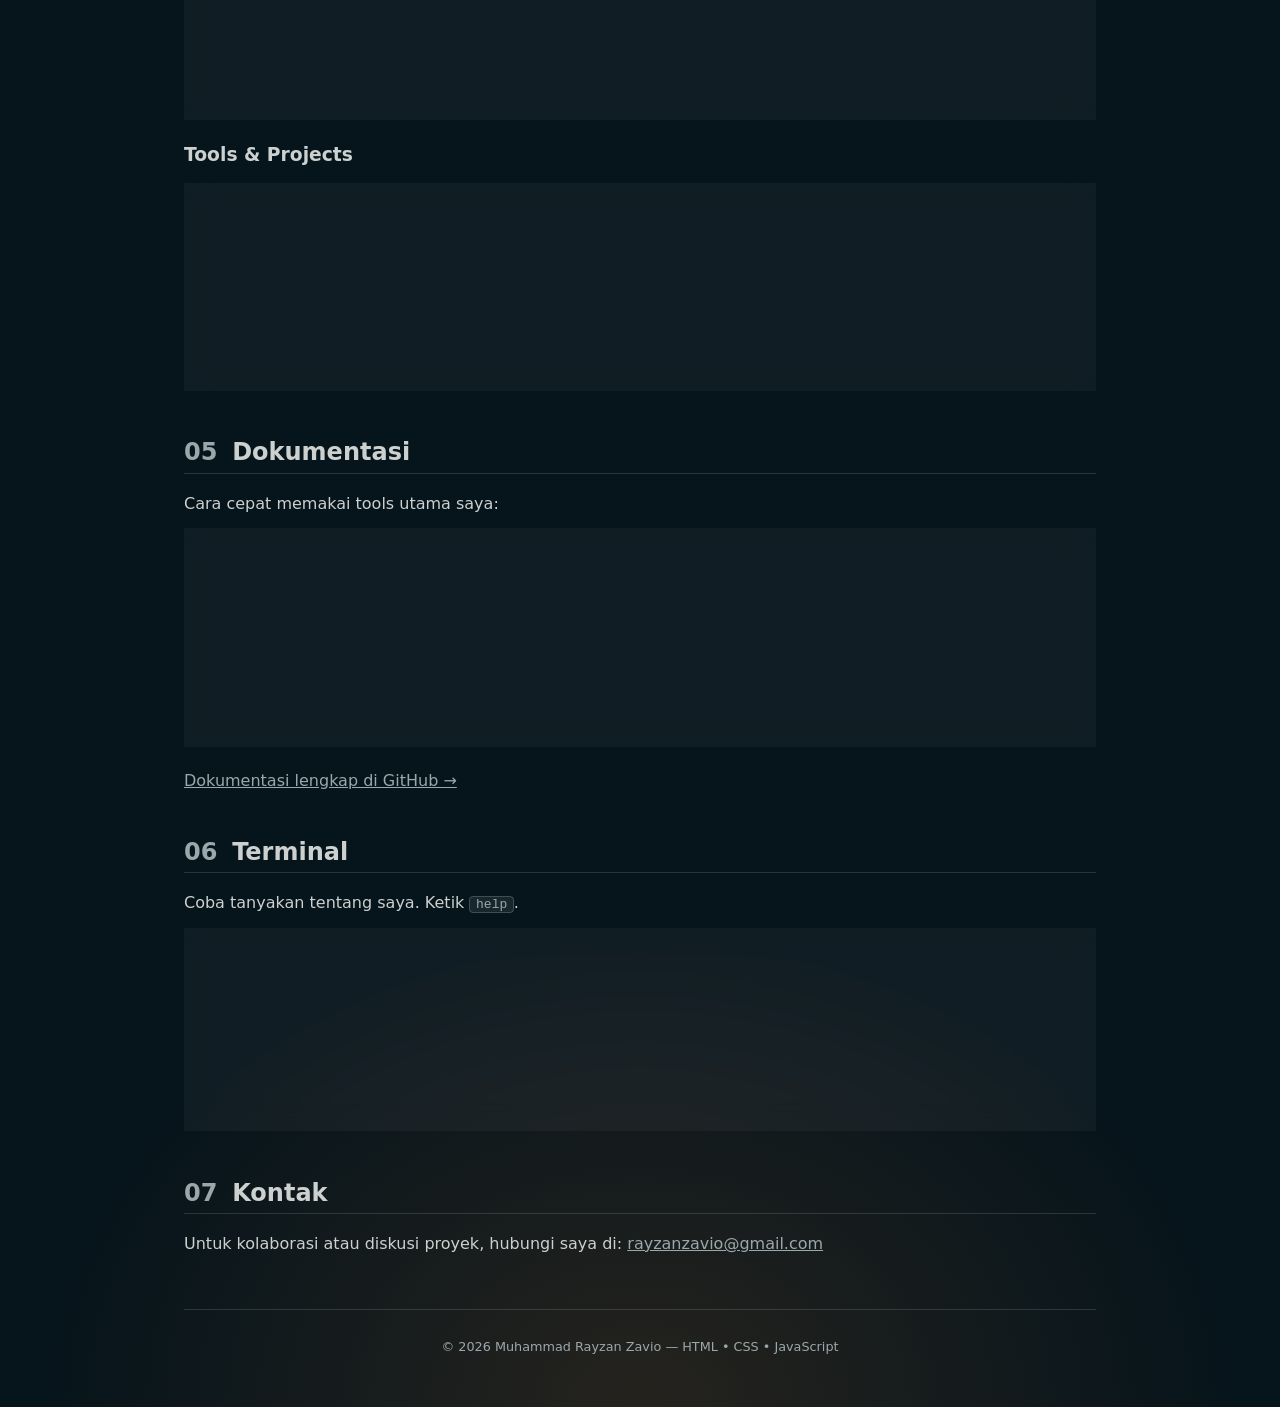
==== commit 38303865: "feat: add documentation quick-start section with EN/ID" ====
--- a/index.html
+++ b/index.html
@@ -23,6 +23,7 @@
       <a href="#skills" data-i18n="nav_skills">Keahlian</a>
       <a href="#achievements" data-i18n="nav_achv">Pencapaian</a>
       <a href="#projects" data-i18n="nav_projects">Proyek</a>
+      <a href="#docs" data-i18n="nav_docs">Dokumentasi</a>
       <a href="#contact" data-i18n="nav_contact">Kontak</a>
       <button id="lang-toggle" type="button" class="lang-btn">EN</button>
     </div>
@@ -99,8 +100,27 @@
       <div class="grid" id="project-grid"></div>
     </section>
 
+    <section id="docs">
+      <h2><span class="accent">05</span> <span data-i18n="h_docs">Dokumentasi</span></h2>
+      <p data-i18n="docs_p">Cara cepat memakai tools utama saya:</p>
+      <div class="terminal">
+<pre style="margin:0; white-space:pre-wrap;"># Install dependensi Python
+pip install -r requirements.txt
+
+# Scan satu target
+python3 cyber_audit.py -u https://example.com -p high
+
+# Export laporan SARIF
+python3 cyber_audit.py -u https://example.com -f sarif -o report.sarif
+
+# Jalankan dashboard web
+cyber-audit-web   # buka http://localhost:3000</pre>
+      </div>
+      <p><a href="https://github.com/RyzanZavio/CYBER-AUDIT-by-NazarzzDefa" target="_blank" rel="noreferrer">Dokumentasi lengkap di GitHub →</a></p>
+    </section>
+
     <section id="terminal-section">
-      <h2><span class="accent">05</span> Terminal</h2>
+      <h2><span class="accent">06</span> Terminal</h2>
       <p data-i18n="terminal_p">Coba tanyakan tentang saya. Ketik <code>help</code>.</p>
       <div class="terminal">
         <div id="terminal-output" class="terminal-output"><div>Siap. Ketik "help" untuk mulai.</div></div>
@@ -112,7 +132,7 @@
     </section>
 
     <section id="contact">
-      <h2><span class="accent">06</span> <span data-i18n="h_contact">Kontak</span></h2>
+      <h2><span class="accent">07</span> <span data-i18n="h_contact">Kontak</span></h2>
       <p><span data-i18n="contact_p">Untuk kolaborasi atau diskusi proyek, hubungi saya di:</span>
         <a href="mailto:rayzanzavio@gmail.com">rayzanzavio@gmail.com</a></p>
     </section>
